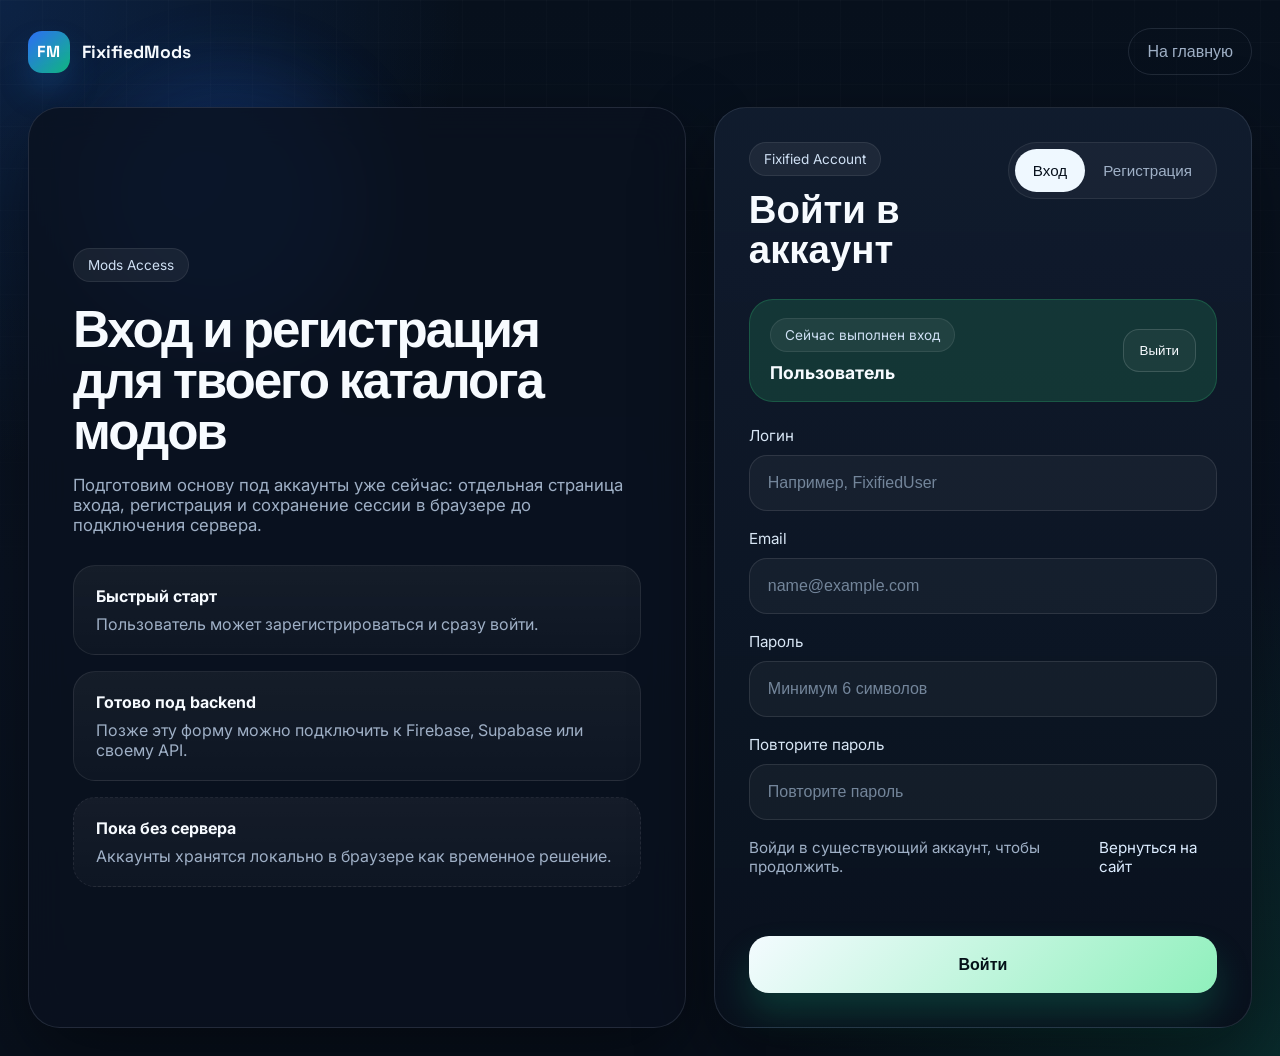
==== auth.html @ e5c5e30c "Add auth flow and profile cabinet" ====
<!DOCTYPE html>
<html lang="ru">
<head>
    <meta charset="UTF-8">
    <meta name="viewport" content="width=device-width, initial-scale=1.0">
    <title>FixifiedMods Auth</title>
    <link rel="preconnect" href="https://fonts.googleapis.com">
    <link rel="preconnect" href="https://fonts.gstatic.com" crossorigin>
    <link href="https://fonts.googleapis.com/css2?family=Space+Grotesk:wght@400;500;700&family=Inter:wght@400;500;600;700&display=swap" rel="stylesheet">
    <link rel="stylesheet" href="css/auth.css">
</head>
<body>
    <div class="auth-page">
        <div class="auth-background">
            <div class="orb orb-a"></div>
            <div class="orb orb-b"></div>
            <div class="grid-glow"></div>
        </div>

        <header class="auth-header">
            <a href="index.html" class="brand">
                <span class="brand-mark">FM</span>
                <span class="brand-text">FixifiedMods</span>
            </a>
            <a href="index.html" class="back-link">На главную</a>
        </header>

        <main class="auth-shell">
            <section class="auth-promo">
                <span class="promo-badge">Mods Access</span>
                <h1>Вход и регистрация для твоего каталога модов</h1>
                <p>
                    Подготовим основу под аккаунты уже сейчас: отдельная страница входа,
                    регистрация и сохранение сессии в браузере до подключения сервера.
                </p>

                <div class="promo-points">
                    <div class="promo-card">
                        <strong>Быстрый старт</strong>
                        <span>Пользователь может зарегистрироваться и сразу войти.</span>
                    </div>
                    <div class="promo-card">
                        <strong>Готово под backend</strong>
                        <span>Позже эту форму можно подключить к Firebase, Supabase или своему API.</span>
                    </div>
                    <div class="promo-card muted">
                        <strong>Пока без сервера</strong>
                        <span>Аккаунты хранятся локально в браузере как временное решение.</span>
                    </div>
                </div>
            </section>

            <section class="auth-panel">
                <div class="panel-top">
                    <div>
                        <span class="panel-eyebrow">Fixified Account</span>
                        <h2 id="panelTitle">Войти в аккаунт</h2>
                    </div>
                    <div class="auth-tabs" role="tablist" aria-label="Авторизация">
                        <button class="auth-tab active" id="loginTab" type="button" data-mode="login">Вход</button>
                        <button class="auth-tab" id="registerTab" type="button" data-mode="register">Регистрация</button>
                    </div>
                </div>

                <div class="status-card" id="currentSessionCard" hidden>
                    <div>
                        <span class="session-label">Сейчас выполнен вход</span>
                        <strong id="currentSessionName">Пользователь</strong>
                    </div>
                    <button type="button" class="ghost-button" id="logoutButton">Выйти</button>
                </div>

                <form class="auth-form" id="authForm">
                    <label class="field">
                        <span>Логин</span>
                        <input type="text" id="username" name="username" placeholder="Например, FixifiedUser" autocomplete="username" required>
                    </label>

                    <label class="field register-only" id="emailField" hidden>
                        <span>Email</span>
                        <input type="email" id="email" name="email" placeholder="name@example.com" autocomplete="email">
                    </label>

                    <label class="field">
                        <span>Пароль</span>
                        <input type="password" id="password" name="password" placeholder="Минимум 6 символов" autocomplete="current-password" required>
                    </label>

                    <label class="field register-only" id="confirmField" hidden>
                        <span>Повторите пароль</span>
                        <input type="password" id="confirmPassword" name="confirmPassword" placeholder="Повторите пароль" autocomplete="new-password">
                    </label>

                    <div class="form-meta">
                        <span class="meta-note" id="formNote">Войди в существующий аккаунт, чтобы продолжить.</span>
                        <a href="index.html" class="text-link">Вернуться на сайт</a>
                    </div>

                    <div class="form-message" id="formMessage" aria-live="polite"></div>

                    <button type="submit" class="submit-button" id="submitButton">Войти</button>
                </form>
            </section>
        </main>
    </div>

    <script src="js/account-storage.js"></script>
    <script src="js/auth.js"></script>
</body>
</html>
---- css/auth.css ----
:root {
    --bg: #08111f;
    --panel: rgba(10, 18, 31, 0.82);
    --panel-strong: rgba(8, 15, 27, 0.95);
    --line: rgba(148, 163, 184, 0.18);
    --text: #f7fbff;
    --muted: #9fb0c6;
    --accent: #33d17a;
    --accent-soft: rgba(51, 209, 122, 0.16);
    --danger: #ff6b81;
    --shadow: 0 30px 80px rgba(0, 0, 0, 0.45);
}

* {
    box-sizing: border-box;
}

html,
body {
    margin: 0;
    min-height: 100%;
}

body {
    font-family: 'Inter', sans-serif;
    background:
        radial-gradient(circle at top left, rgba(36, 120, 255, 0.18), transparent 28%),
        radial-gradient(circle at bottom right, rgba(16, 185, 129, 0.16), transparent 30%),
        linear-gradient(180deg, #07101c 0%, #0a1322 55%, #08101c 100%);
    color: var(--text);
    overflow-x: hidden;
}

a {
    color: inherit;
    text-decoration: none;
}

.auth-page {
    position: relative;
    min-height: 100vh;
    padding: 28px;
}

.auth-background {
    position: fixed;
    inset: 0;
    pointer-events: none;
}

.orb {
    position: absolute;
    border-radius: 999px;
    filter: blur(40px);
    opacity: 0.8;
}

.orb-a {
    top: 8%;
    left: 7%;
    width: 280px;
    height: 280px;
    background: rgba(39, 110, 241, 0.28);
}

.orb-b {
    right: 9%;
    bottom: 12%;
    width: 360px;
    height: 360px;
    background: rgba(16, 185, 129, 0.2);
}

.grid-glow {
    position: absolute;
    inset: 0;
    background-image:
        linear-gradient(rgba(255, 255, 255, 0.02) 1px, transparent 1px),
        linear-gradient(90deg, rgba(255, 255, 255, 0.02) 1px, transparent 1px);
    background-size: 42px 42px;
    mask-image: linear-gradient(180deg, rgba(0, 0, 0, 0.9), transparent 92%);
}

.auth-header,
.auth-shell {
    position: relative;
    z-index: 1;
}

.auth-header {
    max-width: 1260px;
    margin: 0 auto 32px;
    display: flex;
    align-items: center;
    justify-content: space-between;
    gap: 16px;
}

.brand {
    display: inline-flex;
    align-items: center;
    gap: 12px;
}

.brand-mark {
    width: 42px;
    height: 42px;
    display: inline-flex;
    align-items: center;
    justify-content: center;
    border-radius: 14px;
    background: linear-gradient(135deg, #2d6df6 0%, #10b981 100%);
    color: #ffffff;
    font-family: 'Space Grotesk', sans-serif;
    font-weight: 700;
    letter-spacing: 0.04em;
    box-shadow: 0 18px 30px rgba(26, 104, 194, 0.25);
}

.brand-text,
.back-link,
.auth-tab,
.submit-button,
.ghost-button {
    font-family: 'Space Grotesk', sans-serif;
}

.brand-text {
    font-size: 1.1rem;
    font-weight: 700;
}

.back-link {
    padding: 12px 18px;
    border: 1px solid var(--line);
    border-radius: 999px;
    color: var(--muted);
    transition: 0.25s ease;
}

.back-link:hover {
    color: var(--text);
    border-color: rgba(255, 255, 255, 0.25);
    background: rgba(255, 255, 255, 0.04);
}

.auth-shell {
    max-width: 1260px;
    margin: 0 auto;
    display: grid;
    grid-template-columns: 1.1fr 0.9fr;
    gap: 28px;
    align-items: stretch;
}

.auth-promo,
.auth-panel {
    border: 1px solid var(--line);
    border-radius: 32px;
    background: var(--panel);
    backdrop-filter: blur(18px);
    box-shadow: var(--shadow);
}

.auth-promo {
    padding: 44px;
    display: flex;
    flex-direction: column;
    justify-content: center;
    min-height: 720px;
}

.promo-badge,
.panel-eyebrow,
.session-label {
    display: inline-flex;
    align-items: center;
    width: fit-content;
    padding: 8px 14px;
    border-radius: 999px;
    background: rgba(255, 255, 255, 0.06);
    color: #cfe0f4;
    border: 1px solid rgba(255, 255, 255, 0.08);
    font-size: 0.85rem;
}

.auth-promo h1 {
    max-width: 560px;
    margin: 22px 0 18px;
    font-family: 'Space Grotesk', sans-serif;
    font-size: clamp(2.8rem, 4vw, 4.6rem);
    line-height: 1;
    letter-spacing: -0.04em;
}

.auth-promo p {
    max-width: 600px;
    margin: 0 0 30px;
    color: var(--muted);
    font-size: 1.05rem;
}

.promo-points {
    display: grid;
    gap: 16px;
}

.promo-card {
    padding: 20px 22px;
    border: 1px solid rgba(255, 255, 255, 0.08);
    border-radius: 22px;
    background: linear-gradient(180deg, rgba(255, 255, 255, 0.05), rgba(255, 255, 255, 0.025));
}

.promo-card strong {
    display: block;
    margin-bottom: 8px;
    font-size: 1rem;
}

.promo-card span {
    color: var(--muted);
}

.promo-card.muted {
    border-style: dashed;
}

.auth-panel {
    padding: 34px;
    display: flex;
    flex-direction: column;
    justify-content: center;
    background:
        linear-gradient(180deg, rgba(17, 29, 48, 0.88), rgba(9, 17, 29, 0.98)),
        var(--panel-strong);
    min-height: 720px;
}

.panel-top {
    display: flex;
    justify-content: space-between;
    align-items: flex-start;
    gap: 20px;
    margin-bottom: 28px;
}

.panel-top h2 {
    margin: 14px 0 0;
    font-family: 'Space Grotesk', sans-serif;
    font-size: clamp(2rem, 3vw, 2.8rem);
    line-height: 1.05;
}

.auth-tabs {
    display: inline-flex;
    padding: 6px;
    border-radius: 999px;
    background: rgba(255, 255, 255, 0.04);
    border: 1px solid rgba(255, 255, 255, 0.08);
}

.auth-tab {
    border: 0;
    background: transparent;
    color: var(--muted);
    padding: 12px 18px;
    border-radius: 999px;
    font-size: 0.95rem;
    cursor: pointer;
    transition: 0.25s ease;
}

.auth-tab.active {
    background: #eff8ff;
    color: #07101c;
}

.status-card {
    display: flex;
    align-items: center;
    justify-content: space-between;
    gap: 16px;
    margin-bottom: 24px;
    padding: 18px 20px;
    border-radius: 24px;
    background: var(--accent-soft);
    border: 1px solid rgba(51, 209, 122, 0.22);
}

.status-card strong {
    display: block;
    margin-top: 10px;
    font-size: 1.1rem;
}

.ghost-button {
    border: 1px solid rgba(255, 255, 255, 0.14);
    background: rgba(255, 255, 255, 0.04);
    color: var(--text);
    padding: 12px 16px;
    border-radius: 16px;
    cursor: pointer;
}

.auth-form {
    display: grid;
    gap: 18px;
}

.field {
    display: grid;
    gap: 10px;
}

.field span {
    color: #d8e6f5;
    font-size: 0.95rem;
}

.field input {
    width: 100%;
    border: 1px solid rgba(255, 255, 255, 0.1);
    border-radius: 18px;
    background: rgba(255, 255, 255, 0.04);
    color: var(--text);
    padding: 18px 18px;
    font-size: 1rem;
    outline: none;
    transition: 0.25s ease;
}

.field input:focus {
    border-color: rgba(51, 209, 122, 0.7);
    box-shadow: 0 0 0 4px rgba(51, 209, 122, 0.12);
}

.field input::placeholder {
    color: #73859a;
}

.form-meta {
    display: flex;
    align-items: center;
    justify-content: space-between;
    gap: 12px;
    color: var(--muted);
    font-size: 0.95rem;
}

.text-link {
    color: #dcecff;
}

.form-message {
    min-height: 24px;
    font-size: 0.95rem;
    color: var(--muted);
}

.form-message.error {
    color: var(--danger);
}

.form-message.success {
    color: #7ef0a7;
}

.submit-button {
    border: 0;
    border-radius: 20px;
    padding: 18px 22px;
    font-size: 1rem;
    font-weight: 700;
    cursor: pointer;
    color: #041018;
    background: linear-gradient(135deg, #f4fbff 0%, #8ff0bc 100%);
    box-shadow: 0 20px 35px rgba(16, 185, 129, 0.22);
    transition: transform 0.2s ease, box-shadow 0.2s ease;
}

.submit-button:hover {
    transform: translateY(-2px);
    box-shadow: 0 24px 40px rgba(16, 185, 129, 0.3);
}

.submit-button:disabled {
    cursor: wait;
    opacity: 0.8;
}

@media (max-width: 1080px) {
    .auth-shell {
        grid-template-columns: 1fr;
    }

    .auth-promo,
    .auth-panel {
        min-height: auto;
    }
}

@media (max-width: 720px) {
    .auth-page {
        padding: 18px;
    }

    .auth-header {
        flex-direction: column;
        align-items: stretch;
    }

    .panel-top,
    .form-meta,
    .status-card {
        flex-direction: column;
        align-items: stretch;
    }

    .auth-promo,
    .auth-panel {
        padding: 24px;
        border-radius: 24px;
    }

    .auth-tabs {
        width: 100%;
    }

    .auth-tab {
        flex: 1;
    }
}
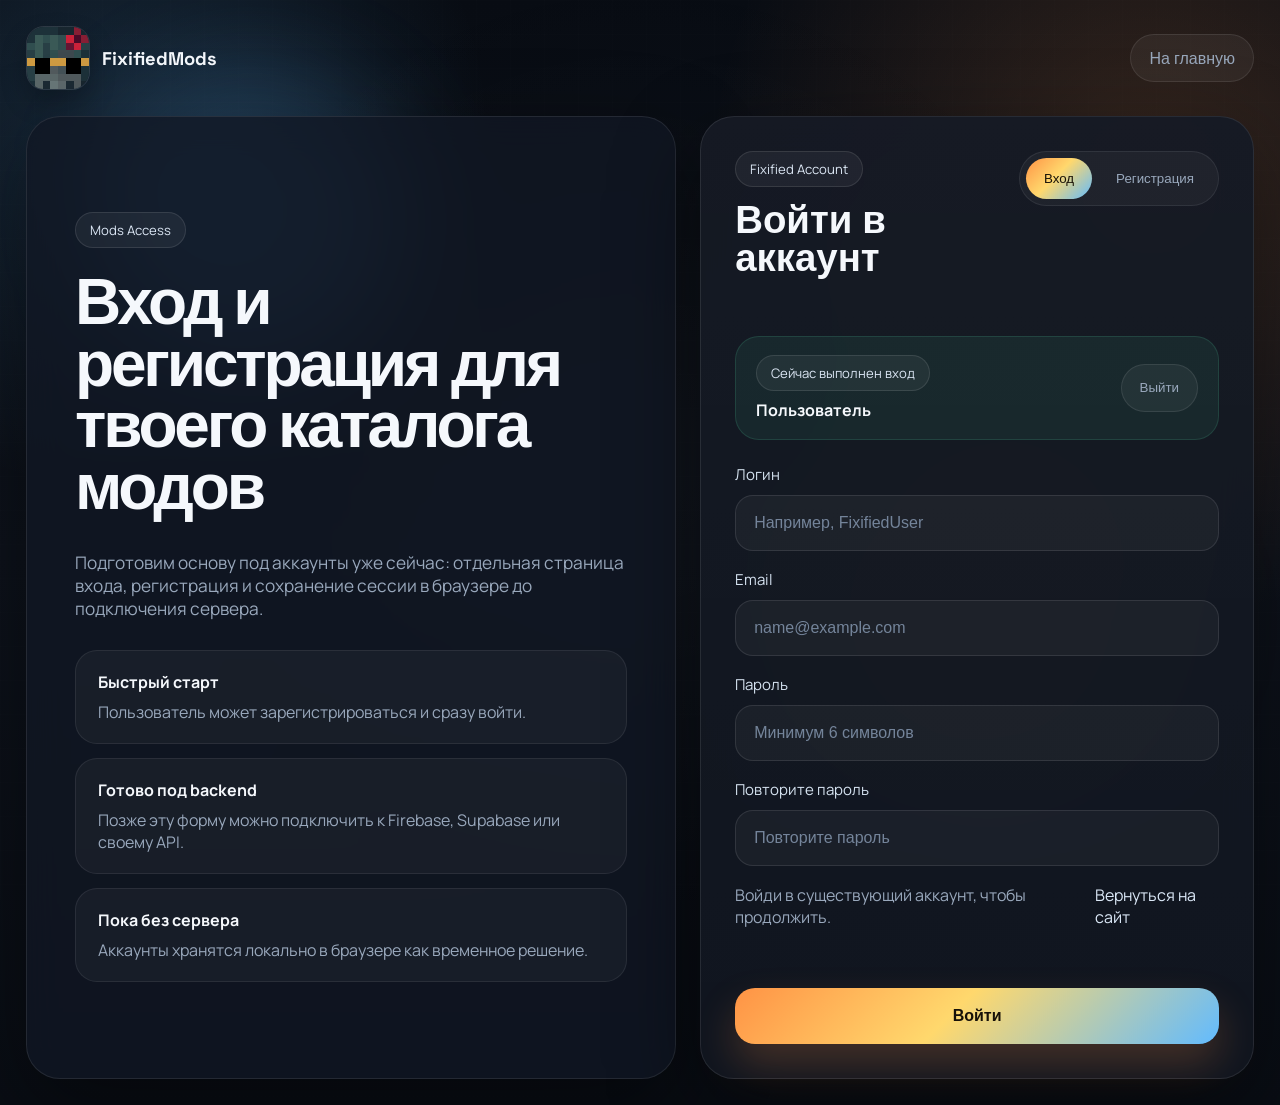
==== commit 0bcab868: "Refresh site design and project branding" ====
--- a/auth.html
+++ b/auth.html
@@ -1,4 +1,4 @@
-<!DOCTYPE html>
+﻿<!DOCTYPE html>
 <html lang="ru">
 <head>
     <meta charset="UTF-8">
@@ -6,7 +6,7 @@
     <title>FixifiedMods Auth</title>
     <link rel="preconnect" href="https://fonts.googleapis.com">
     <link rel="preconnect" href="https://fonts.gstatic.com" crossorigin>
-    <link href="https://fonts.googleapis.com/css2?family=Space+Grotesk:wght@400;500;700&family=Inter:wght@400;500;600;700&display=swap" rel="stylesheet">
+    <link href="https://fonts.googleapis.com/css2?family=Manrope:wght@400;500;600;700;800&family=Space+Grotesk:wght@500;700&display=swap" rel="stylesheet">
     <link rel="stylesheet" href="css/auth.css">
 </head>
 <body>
@@ -19,7 +19,7 @@
 
         <header class="auth-header">
             <a href="index.html" class="brand">
-                <span class="brand-mark">FM</span>
+                <img src="images/secondlogo.png" alt="Логотип FixifiedMods" class="brand-mark-image">
                 <span class="brand-text">FixifiedMods</span>
             </a>
             <a href="index.html" class="back-link">На главную</a>
@@ -63,9 +63,12 @@
                 </div>
 
                 <div class="status-card" id="currentSessionCard" hidden>
-                    <div>
+                    <div class="session-user">
+                        <img src="" alt="Аватар игрока" class="session-avatar" id="currentSessionAvatar" hidden>
+                        <div>
                         <span class="session-label">Сейчас выполнен вход</span>
                         <strong id="currentSessionName">Пользователь</strong>
+                        </div>
                     </div>
                     <button type="button" class="ghost-button" id="logoutButton">Выйти</button>
                 </div>
@@ -108,3 +111,4 @@
     <script src="js/auth.js"></script>
 </body>
 </html>
+
--- a/css/auth.css
+++ b/css/auth.css
@@ -1,14 +1,17 @@
 :root {
-    --bg: #08111f;
-    --panel: rgba(10, 18, 31, 0.82);
-    --panel-strong: rgba(8, 15, 27, 0.95);
-    --line: rgba(148, 163, 184, 0.18);
-    --text: #f7fbff;
-    --muted: #9fb0c6;
-    --accent: #33d17a;
-    --accent-soft: rgba(51, 209, 122, 0.16);
-    --danger: #ff6b81;
-    --shadow: 0 30px 80px rgba(0, 0, 0, 0.45);
+    --bg: #090d14;
+    --panel: rgba(17, 23, 35, 0.8);
+    --panel-strong: rgba(14, 19, 30, 0.96);
+    --line: rgba(255, 255, 255, 0.09);
+    --text: #f5f8fc;
+    --muted: #99a8bc;
+    --accent: #ff9345;
+    --accent-soft: #ffd86d;
+    --cool: #62bbff;
+    --danger: #ff7e88;
+    --success: #51d49f;
+    --gradient: linear-gradient(135deg, #ff9345 0%, #ffd86d 45%, #62bbff 100%);
+    --shadow: 0 32px 90px rgba(0, 0, 0, 0.45);
 }
 
 * {
@@ -22,13 +25,24 @@
 }
 
 body {
-    font-family: 'Inter', sans-serif;
+    font-family: 'Manrope', sans-serif;
+    color: var(--text);
     background:
-        radial-gradient(circle at top left, rgba(36, 120, 255, 0.18), transparent 28%),
-        radial-gradient(circle at bottom right, rgba(16, 185, 129, 0.16), transparent 30%),
-        linear-gradient(180deg, #07101c 0%, #0a1322 55%, #08101c 100%);
-    color: var(--text);
-    overflow-x: hidden;
+        radial-gradient(circle at 10% 12%, rgba(98, 187, 255, 0.16), transparent 24%),
+        radial-gradient(circle at 90% 16%, rgba(255, 147, 69, 0.18), transparent 30%),
+        linear-gradient(180deg, #080c13 0%, #0d121b 50%, #090d14 100%);
+}
+
+body::before {
+    content: '';
+    position: fixed;
+    inset: 0;
+    background-image:
+        linear-gradient(rgba(255, 255, 255, 0.02) 1px, transparent 1px),
+        linear-gradient(90deg, rgba(255, 255, 255, 0.02) 1px, transparent 1px);
+    background-size: 34px 34px;
+    pointer-events: none;
+    opacity: 0.45;
 }
 
 a {
@@ -39,7 +53,7 @@
 .auth-page {
     position: relative;
     min-height: 100vh;
-    padding: 28px;
+    padding: 26px;
 }
 
 .auth-background {
@@ -51,34 +65,29 @@
 .orb {
     position: absolute;
     border-radius: 999px;
-    filter: blur(40px);
-    opacity: 0.8;
+    filter: blur(50px);
 }
 
 .orb-a {
     top: 8%;
-    left: 7%;
-    width: 280px;
-    height: 280px;
-    background: rgba(39, 110, 241, 0.28);
+    left: 8%;
+    width: 300px;
+    height: 300px;
+    background: rgba(98, 187, 255, 0.2);
 }
 
 .orb-b {
-    right: 9%;
-    bottom: 12%;
-    width: 360px;
-    height: 360px;
-    background: rgba(16, 185, 129, 0.2);
+    right: 8%;
+    bottom: 10%;
+    width: 380px;
+    height: 380px;
+    background: rgba(255, 147, 69, 0.16);
 }
 
 .grid-glow {
     position: absolute;
     inset: 0;
-    background-image:
-        linear-gradient(rgba(255, 255, 255, 0.02) 1px, transparent 1px),
-        linear-gradient(90deg, rgba(255, 255, 255, 0.02) 1px, transparent 1px);
-    background-size: 42px 42px;
-    mask-image: linear-gradient(180deg, rgba(0, 0, 0, 0.9), transparent 92%);
+    background: radial-gradient(circle at center, rgba(255, 255, 255, 0.03), transparent 62%);
 }
 
 .auth-header,
@@ -88,12 +97,12 @@
 }
 
 .auth-header {
-    max-width: 1260px;
-    margin: 0 auto 32px;
+    max-width: 1280px;
+    margin: 0 auto 26px;
     display: flex;
     align-items: center;
     justify-content: space-between;
-    gap: 16px;
+    gap: 14px;
 }
 
 .brand {
@@ -103,18 +112,26 @@
 }
 
 .brand-mark {
-    width: 42px;
-    height: 42px;
-    display: inline-flex;
-    align-items: center;
-    justify-content: center;
-    border-radius: 14px;
-    background: linear-gradient(135deg, #2d6df6 0%, #10b981 100%);
-    color: #ffffff;
+    width: 46px;
+    height: 46px;
+    display: grid;
+    place-items: center;
+    border-radius: 16px;
+    background: var(--gradient);
+    color: #161108;
     font-family: 'Space Grotesk', sans-serif;
     font-weight: 700;
-    letter-spacing: 0.04em;
-    box-shadow: 0 18px 30px rgba(26, 104, 194, 0.25);
+}
+
+.brand-mark-image {
+    width: 64px;
+    height: 64px;
+    border-radius: 18px;
+    object-fit: cover;
+    image-rendering: pixelated;
+    border: 1px solid rgba(255, 255, 255, 0.12);
+    box-shadow: 0 12px 26px rgba(0, 0, 0, 0.24);
+    flex-shrink: 0;
 }
 
 .brand-text,
@@ -126,154 +143,151 @@
 }
 
 .brand-text {
-    font-size: 1.1rem;
+    font-size: 1.15rem;
     font-weight: 700;
 }
 
-.back-link {
-    padding: 12px 18px;
+.back-link,
+.ghost-button {
+    display: inline-flex;
+    align-items: center;
+    justify-content: center;
+    min-height: 48px;
+    padding: 0 18px;
+    border-radius: 999px;
     border: 1px solid var(--line);
-    border-radius: 999px;
+    background: rgba(255, 255, 255, 0.05);
     color: var(--muted);
     transition: 0.25s ease;
 }
 
-.back-link:hover {
+.back-link:hover,
+.ghost-button:hover {
     color: var(--text);
-    border-color: rgba(255, 255, 255, 0.25);
-    background: rgba(255, 255, 255, 0.04);
+    border-color: rgba(255, 255, 255, 0.2);
 }
 
 .auth-shell {
-    max-width: 1260px;
+    max-width: 1280px;
     margin: 0 auto;
     display: grid;
-    grid-template-columns: 1.1fr 0.9fr;
-    gap: 28px;
+    grid-template-columns: 1.08fr 0.92fr;
+    gap: 24px;
     align-items: stretch;
 }
 
 .auth-promo,
 .auth-panel {
+    border-radius: 34px;
     border: 1px solid var(--line);
-    border-radius: 32px;
     background: var(--panel);
     backdrop-filter: blur(18px);
     box-shadow: var(--shadow);
 }
 
 .auth-promo {
-    padding: 44px;
+    min-height: 720px;
+    padding: 48px;
     display: flex;
     flex-direction: column;
     justify-content: center;
-    min-height: 720px;
 }
 
 .promo-badge,
 .panel-eyebrow,
 .session-label {
     display: inline-flex;
-    align-items: center;
     width: fit-content;
     padding: 8px 14px;
     border-radius: 999px;
-    background: rgba(255, 255, 255, 0.06);
-    color: #cfe0f4;
-    border: 1px solid rgba(255, 255, 255, 0.08);
-    font-size: 0.85rem;
+    border: 1px solid rgba(255, 255, 255, 0.1);
+    background: rgba(255, 255, 255, 0.05);
+    color: #dbe6f4;
+    font-size: 0.82rem;
 }
 
 .auth-promo h1 {
-    max-width: 560px;
-    margin: 22px 0 18px;
+    margin: 24px 0 16px;
+    max-width: 580px;
     font-family: 'Space Grotesk', sans-serif;
-    font-size: clamp(2.8rem, 4vw, 4.6rem);
-    line-height: 1;
-    letter-spacing: -0.04em;
+    font-size: clamp(3rem, 5vw, 5rem);
+    line-height: 0.96;
+    letter-spacing: -0.05em;
 }
 
 .auth-promo p {
-    max-width: 600px;
-    margin: 0 0 30px;
-    color: var(--muted);
-    font-size: 1.05rem;
+    max-width: 620px;
+    color: var(--muted);
+    font-size: 1.08rem;
+    margin-bottom: 30px;
 }
 
 .promo-points {
     display: grid;
-    gap: 16px;
+    gap: 14px;
 }
 
 .promo-card {
     padding: 20px 22px;
+    border-radius: 22px;
     border: 1px solid rgba(255, 255, 255, 0.08);
-    border-radius: 22px;
-    background: linear-gradient(180deg, rgba(255, 255, 255, 0.05), rgba(255, 255, 255, 0.025));
+    background: rgba(255, 255, 255, 0.04);
 }
 
 .promo-card strong {
     display: block;
     margin-bottom: 8px;
-    font-size: 1rem;
 }
 
 .promo-card span {
     color: var(--muted);
 }
 
-.promo-card.muted {
-    border-style: dashed;
-}
-
 .auth-panel {
+    min-height: 720px;
     padding: 34px;
-    display: flex;
-    flex-direction: column;
-    justify-content: center;
     background:
-        linear-gradient(180deg, rgba(17, 29, 48, 0.88), rgba(9, 17, 29, 0.98)),
+        linear-gradient(180deg, rgba(255, 255, 255, 0.03), rgba(255, 255, 255, 0.01)),
         var(--panel-strong);
-    min-height: 720px;
 }
 
 .panel-top {
     display: flex;
     justify-content: space-between;
+    gap: 18px;
     align-items: flex-start;
-    gap: 20px;
-    margin-bottom: 28px;
+    margin-bottom: 26px;
 }
 
 .panel-top h2 {
-    margin: 14px 0 0;
+    margin-top: 14px;
     font-family: 'Space Grotesk', sans-serif;
-    font-size: clamp(2rem, 3vw, 2.8rem);
-    line-height: 1.05;
+    font-size: clamp(2rem, 3vw, 2.9rem);
+    line-height: 1;
 }
 
 .auth-tabs {
     display: inline-flex;
+    gap: 6px;
     padding: 6px;
     border-radius: 999px;
+    border: 1px solid rgba(255, 255, 255, 0.08);
     background: rgba(255, 255, 255, 0.04);
-    border: 1px solid rgba(255, 255, 255, 0.08);
 }
 
 .auth-tab {
     border: 0;
     background: transparent;
     color: var(--muted);
+    border-radius: 999px;
     padding: 12px 18px;
-    border-radius: 999px;
-    font-size: 0.95rem;
     cursor: pointer;
     transition: 0.25s ease;
 }
 
 .auth-tab.active {
-    background: #eff8ff;
-    color: #07101c;
+    color: #1a1308;
+    background: var(--gradient);
 }
 
 .status-card {
@@ -284,23 +298,28 @@
     margin-bottom: 24px;
     padding: 18px 20px;
     border-radius: 24px;
-    background: var(--accent-soft);
-    border: 1px solid rgba(51, 209, 122, 0.22);
+    border: 1px solid rgba(81, 212, 159, 0.16);
+    background: rgba(81, 212, 159, 0.08);
+}
+
+.session-user {
+    display: flex;
+    align-items: center;
+    gap: 14px;
+}
+
+.session-avatar {
+    width: 54px;
+    height: 54px;
+    border-radius: 16px;
+    image-rendering: pixelated;
+    border: 1px solid rgba(255, 255, 255, 0.12);
+    background: rgba(255, 255, 255, 0.08);
 }
 
 .status-card strong {
     display: block;
-    margin-top: 10px;
-    font-size: 1.1rem;
-}
-
-.ghost-button {
-    border: 1px solid rgba(255, 255, 255, 0.14);
-    background: rgba(255, 255, 255, 0.04);
-    color: var(--text);
-    padding: 12px 16px;
-    border-radius: 16px;
-    cursor: pointer;
+    margin-top: 8px;
 }
 
 .auth-form {
@@ -314,47 +333,45 @@
 }
 
 .field span {
-    color: #d8e6f5;
-    font-size: 0.95rem;
+    color: #d5e2f0;
+    font-size: 0.94rem;
 }
 
 .field input {
     width: 100%;
+    padding: 18px;
+    border-radius: 18px;
     border: 1px solid rgba(255, 255, 255, 0.1);
-    border-radius: 18px;
     background: rgba(255, 255, 255, 0.04);
     color: var(--text);
-    padding: 18px 18px;
     font-size: 1rem;
     outline: none;
     transition: 0.25s ease;
 }
 
 .field input:focus {
-    border-color: rgba(51, 209, 122, 0.7);
-    box-shadow: 0 0 0 4px rgba(51, 209, 122, 0.12);
+    border-color: rgba(255, 216, 109, 0.38);
+    box-shadow: 0 0 0 4px rgba(255, 216, 109, 0.1);
 }
 
 .field input::placeholder {
-    color: #73859a;
+    color: #74849a;
 }
 
 .form-meta {
     display: flex;
-    align-items: center;
     justify-content: space-between;
+    align-items: center;
     gap: 12px;
     color: var(--muted);
-    font-size: 0.95rem;
 }
 
 .text-link {
-    color: #dcecff;
+    color: #dce9f8;
 }
 
 .form-message {
     min-height: 24px;
-    font-size: 0.95rem;
     color: var(--muted);
 }
 
@@ -363,30 +380,28 @@
 }
 
 .form-message.success {
-    color: #7ef0a7;
+    color: var(--success);
 }
 
 .submit-button {
+    min-height: 56px;
     border: 0;
     border-radius: 20px;
-    padding: 18px 22px;
+    color: #171109;
+    background: var(--gradient);
     font-size: 1rem;
     font-weight: 700;
     cursor: pointer;
-    color: #041018;
-    background: linear-gradient(135deg, #f4fbff 0%, #8ff0bc 100%);
-    box-shadow: 0 20px 35px rgba(16, 185, 129, 0.22);
-    transition: transform 0.2s ease, box-shadow 0.2s ease;
+    box-shadow: 0 20px 40px rgba(255, 147, 69, 0.22);
 }
 
 .submit-button:hover {
     transform: translateY(-2px);
-    box-shadow: 0 24px 40px rgba(16, 185, 129, 0.3);
 }
 
 .submit-button:disabled {
+    opacity: 0.86;
     cursor: wait;
-    opacity: 0.8;
 }
 
 @media (max-width: 1080px) {
@@ -405,11 +420,7 @@
         padding: 18px;
     }
 
-    .auth-header {
-        flex-direction: column;
-        align-items: stretch;
-    }
-
+    .auth-header,
     .panel-top,
     .form-meta,
     .status-card {
